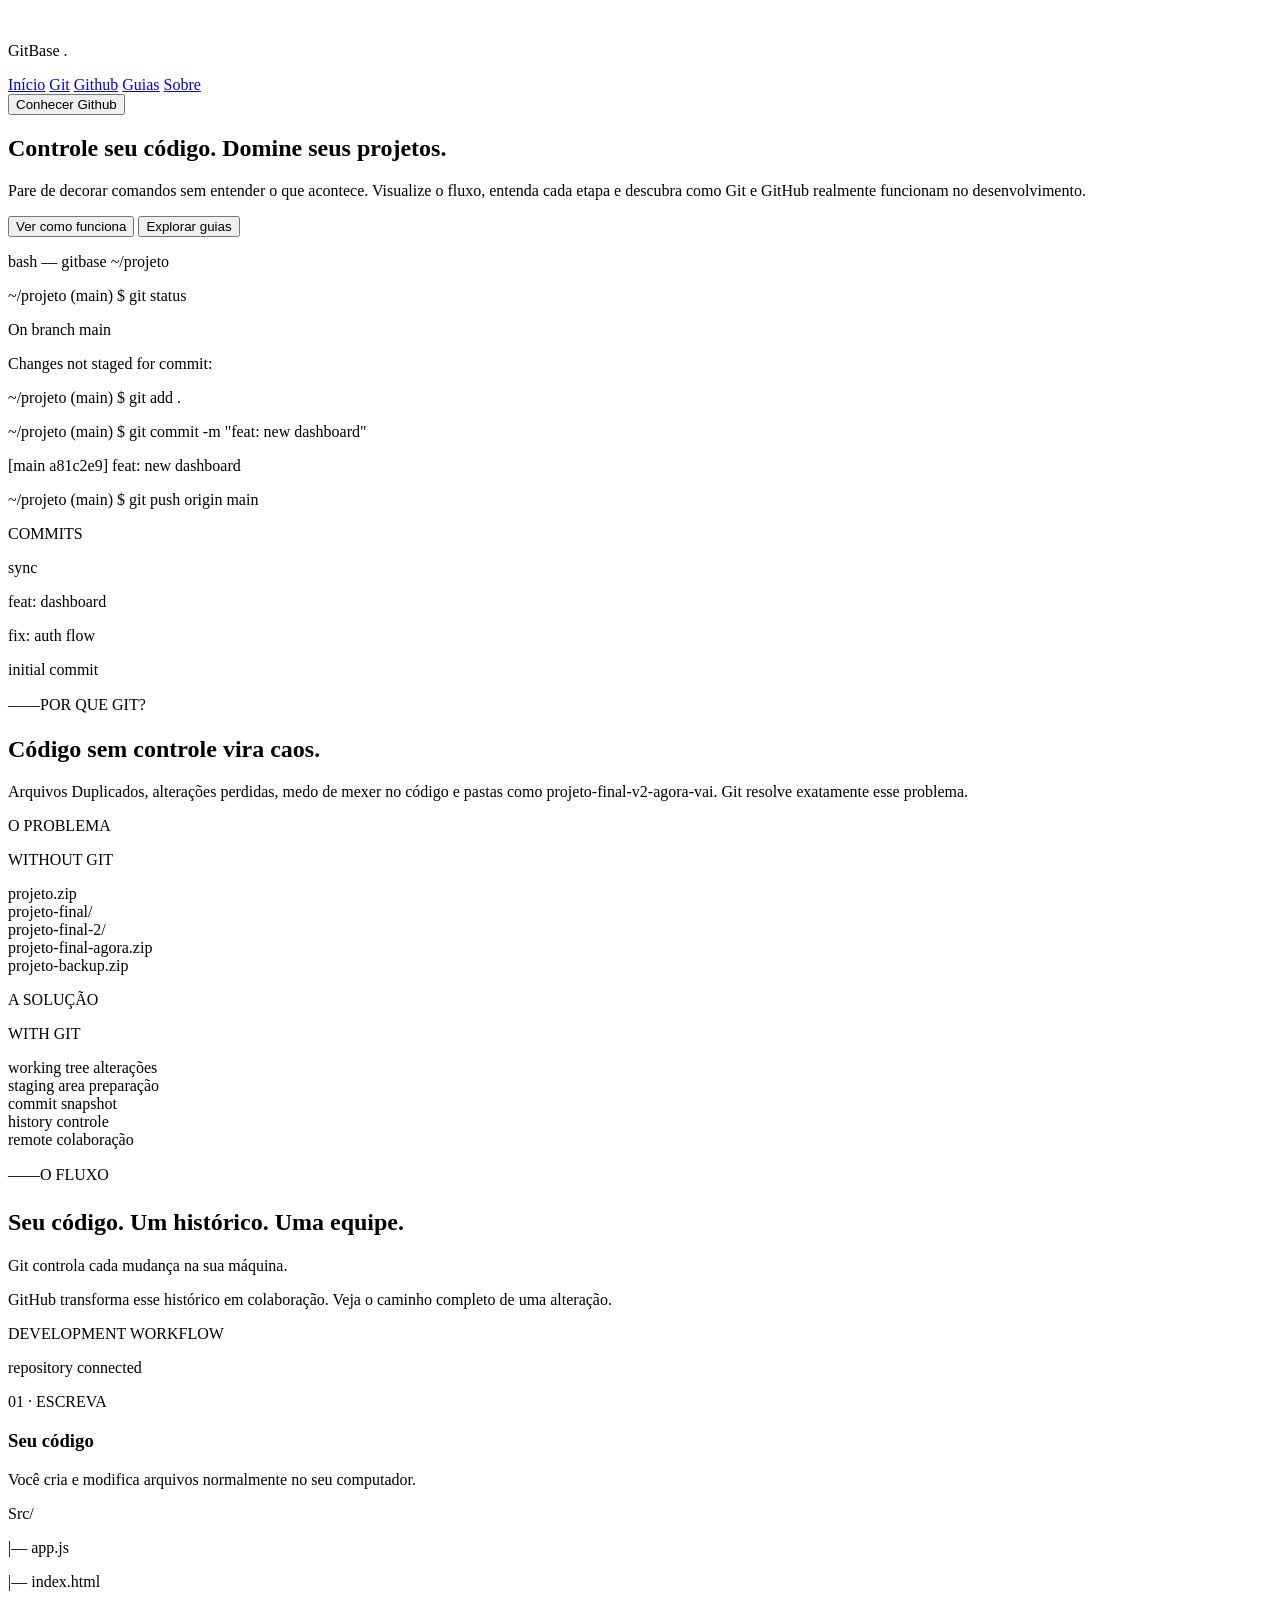
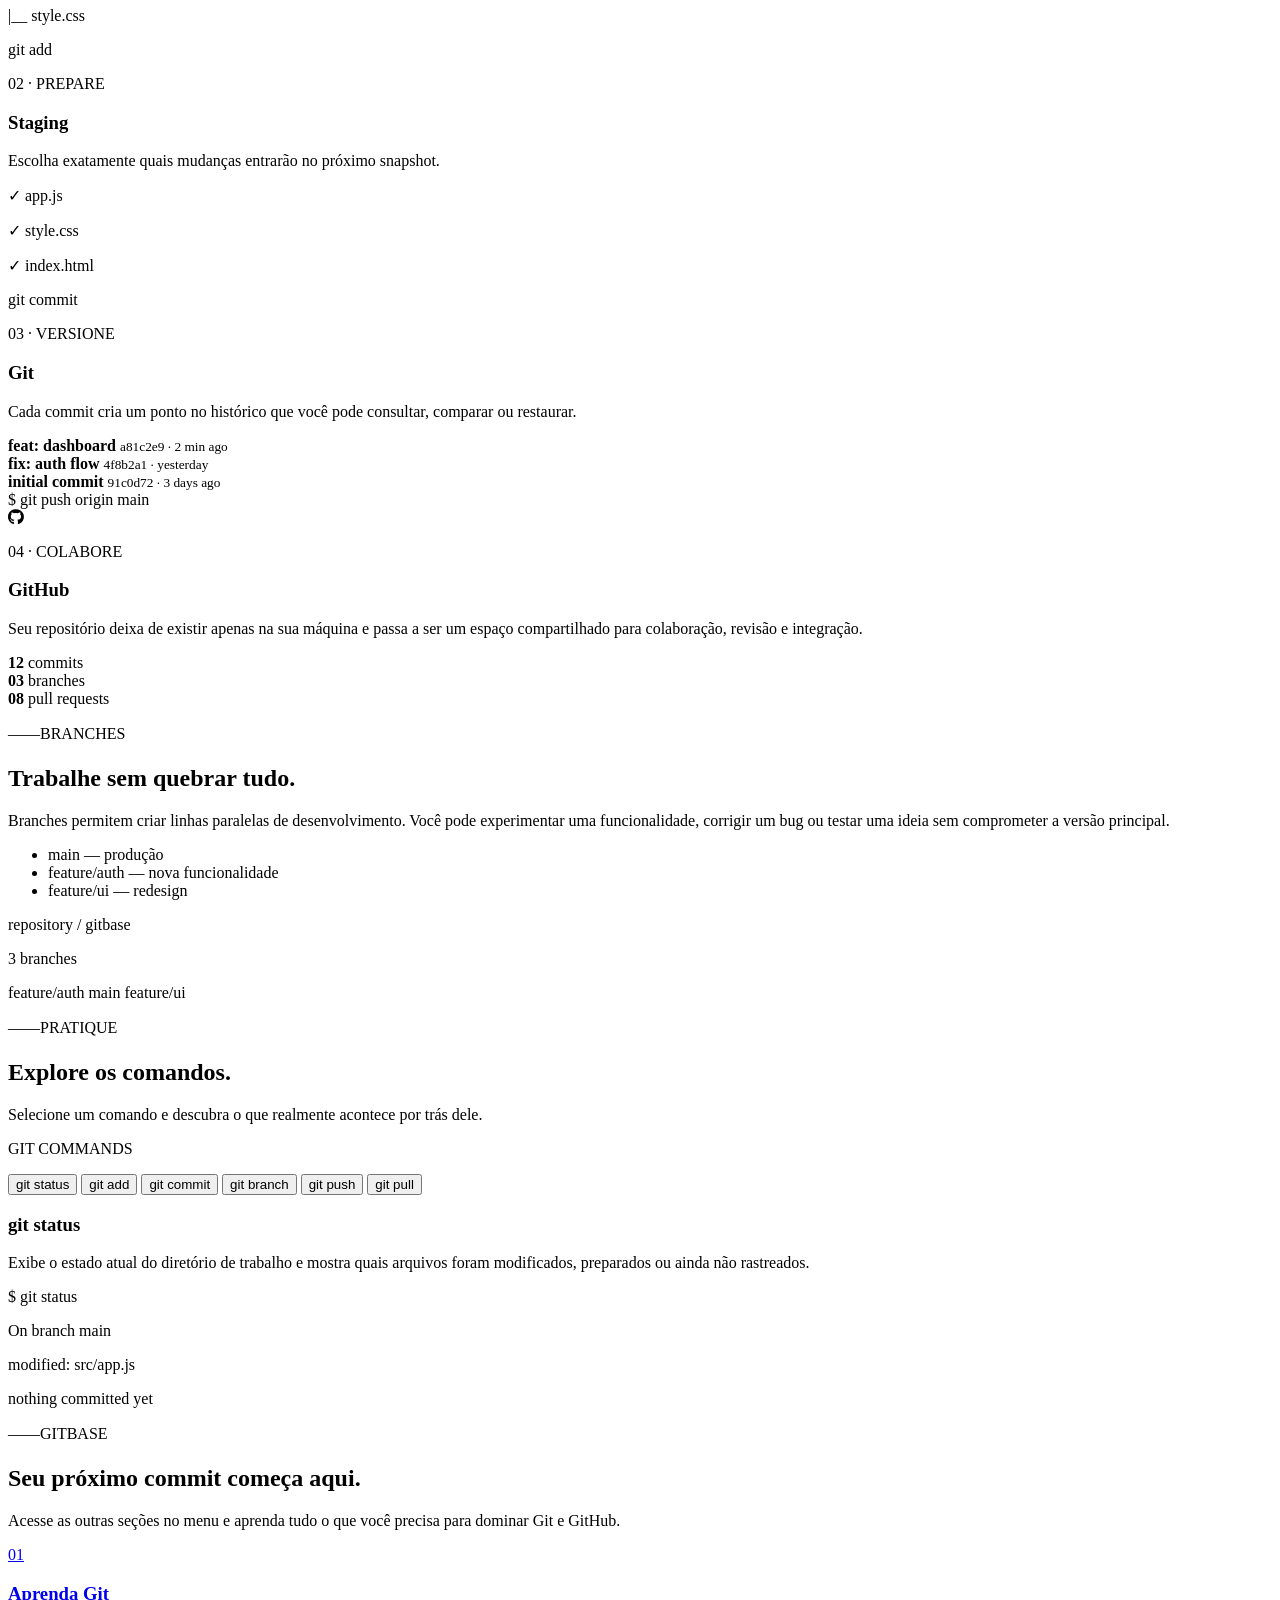
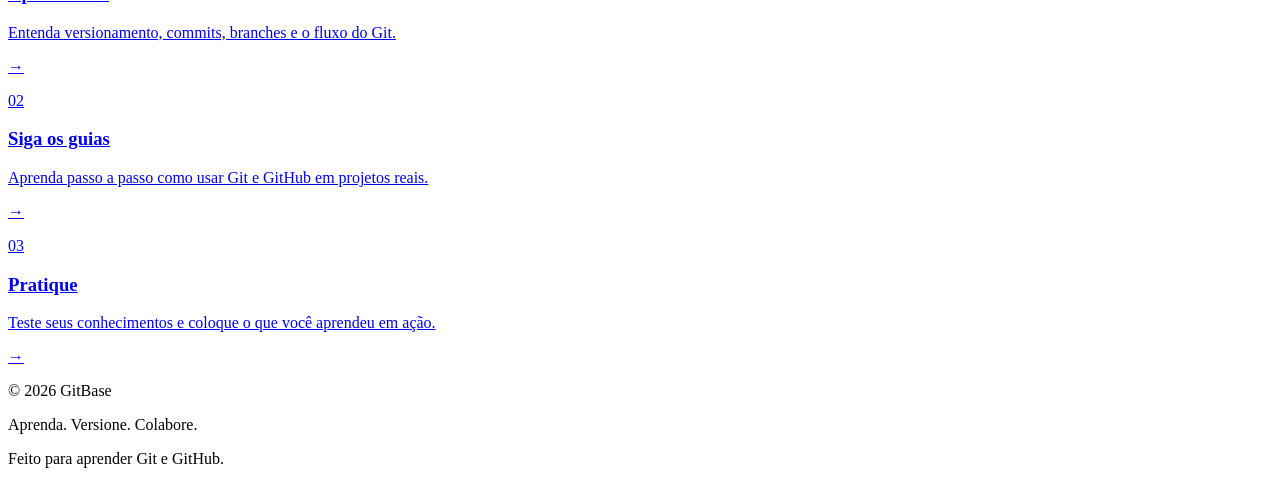
==== index.html @ 3cc6de10 ".." ====
<!doctype html>
<html lang="pt-br">
  <head>
    <meta charset="UTF-8" />
    <meta name="viewport" content="width=device-width, initial-scale=1.0" />
    <title>Guia Git e github</title>
    <link rel="stylesheet" href="./style.css" />


    <link rel="preconnect" href="https://fonts.googleapis.com" />
    <link rel="preconnect" href="https://fonts.gstatic.com" crossorigin />
    <link
      href="https://fonts.googleapis.com/css2?family=Inter:wght@400;500;600;700;800&family=JetBrains+Mono:wght@400;500;600&family=Space+Grotesk:wght@400;500;600;700&display=swap"
      rel="stylesheet"
    />
    <link
    rel="stylesheet"
    href="https://cdnjs.cloudflare.com/ajax/libs/font-awesome/6.5.2/css/all.min.css"
    >


    <script src="https://unpkg.com/lucide@latest"></script>
  </head>

  <body>
    <div class="circle-gradiente-blue-green"></div>
    <header>
      <nav class="container">
        <div class="logo">
          <img src="./assets/logo.png" alt="" />
          <p>GitBase <span>.</span></p>
        </div>

        <div class="menu">
          <a href="./index.html">Início</a>
          <a href="./git.html">Git</a>
          <a href="./github.html">Github</a>
          <a href="./guias.html">Guias</a>
          <a href="./pages/sobre.html">Sobre</a>
        </div>

        <button>Conhecer Github</button>
        
      </nav>
    </header>

    <main class="container">
      <section>
        <div class="hero">
          <div class="hero-text">
            <h1>Controle seu código. <span>Domine seus projetos.</span></h1>
            <p>
              Pare de decorar comandos sem entender o que acontece. Visualize o
              fluxo, entenda cada etapa e descubra como Git e GitHub realmente
              funcionam no desenvolvimento.
            </p>
            <button class="button1-hero">Ver como funciona</button>
            <button class="button2-hero">Explorar guias</button>
          </div>

          <div class="terminal">
            <div class="terminal-top">
              <div class="terminal-top-left">
                <div class="circle red"></div>
                <div class="circle yellow"></div>
                <div class="circle green"></div>
              </div>
              <p>bash — gitbase ~/projeto</p>
            </div>
            <div class="terminal-body">
              <p>
                <span class="path-terminal">~/projeto</span>
                <span class="branch">(main)</span> $ git status
              </p>
              <p class="color-gray">On branch main</p>
              <p class="color-gray">Changes not staged for commit:</p>
              <p>
                <span class="path-terminal">~/projeto</span>
                <span class="branch">(main)</span> $ git add .
              </p>
              <p>
                <span class="path-terminal">~/projeto</span>
                <span class="branch">(main)</span> $ git commit -m
                <span class="branch">"feat: new dashboard"</span>
              </p>
              <p class="color-green">[main a81c2e9] feat: new dashboard</p>
              <p>
                <span class="path-terminal">~/projeto</span>
                <span class="branch">(main)</span> $ git push origin main
                <span class="espaco-piscando"></span>
              </p>

              <div class="terminal-info">
                <div class="top-subterminal">
                  <p class="color-gray">COMMITS</p>
                  <p class="color-green">sync</p>
                </div>
                <div class="bottom-subterminal">
                  <div class="icons-commits">
                    <div class="circle green"></div>
                    <div class="linha-vertical"></div>
                    <div class="circle green"></div>
                    <div class="linha-vertical"></div>
                    <div class="circle green"></div>
                  </div>

                  <div class="text-commits">
                    <p>feat: dashboard</p>
                    <p>fix: auth flow</p>
                    <p>initial commit</p>
                  </div>
                </div>
              </div>
            </div>
          </div>
        </div>
      </section>



      <section class="background-gray">
        <div class="section2-top">
          <div class="div-title">
            <p><span>――</span>ㅤPOR QUE GIT?</p>
            <h1>
              Código sem controle <span class="color-gray">vira caos.</span>
            </h1>
          </div>
          <p class="color-gray">
            Arquivos Duplicados, alterações perdidas, medo de mexer no código e
            pastas como
            <span class="color-gray-maisclaro"
              >projeto-final-v2-agora-vai.</span
            >
            Git resolve exatamente esse problema.
          </p>
        </div>

        <div class="section2-quadros">
          <div class="quadro1">
            <p class="card-label">O PROBLEMA</p>
            <p class="card-badge-red">WITHOUT GIT</p>
            <div class="chaos-files">
              <div class="file">projeto.zip</div>
              <div class="file">projeto-final/</div>
              <div class="file">projeto-final-2/</div>
              <div class="file">projeto-final-agora.zip</div>
              <div class="file">projeto-backup.zip</div>
            </div>
          </div>
          <i data-lucide="move-right"></i>
          <div class="quadro2">
            <p class="card-label">A SOLUÇÃO</p>
            <p class="card-badge-green">WITH GIT</p>
            <div class="solution-flow">
              <div class="solution-row">
                <span class="dot-green"></span>
                working tree
                <span>alterações</span>
              </div>
              <div class="solution-row">
                <span class="dot-green"></span>
                staging area
                <span>preparação</span>
              </div>
              <div class="solution-row">
                <span class="dot-green"></span>
                commit
                <span>snapshot</span>
              </div>
              <div class="solution-row">
                <span class="dot-green"></span>
                history
                <span>controle</span>
              </div>
              <div class="solution-row">
                <span class="dot-green"></span>
                remote
                <span>colaboração</span>
              </div>
            </div>
          </div>
        </div>
      </section>

      <section >
        <div class="section2-top">
          <div class="div-title">
            <p><span>――</span>ㅤO FLUXO</p>
            <h1>
              Seu código.<span class="color-blue"> Um histórico.</span>
              ㅤㅤUma equipe.
            </h1>
          </div>
          <div class="section3-right">
            <p>
              <span class="color-orange">Git </span>controla cada mudança na sua
              máquina.
            </p>
            <p>
              <span class="color-purple">GitHub</span> transforma esse histórico
              em colaboração. Veja o caminho completo de uma alteração.
            </p>
          </div>
        </div>
        <div class="section3-quadro">
          <div class="quadro-top-section3">
            <p>DEVELOPMENT WORKFLOW</p>
            <p class="status-connected">
              <span class="dot-green"></span>
              repository connected
            </p>
          </div>
          <div class="quadros-internos-section3">
            <div class="quadro-no-quadro">
              <div class="small-square">
                <i class="color-blue" data-lucide="file-text"></i>
              </div>
              <p>01 · ESCREVA</p>
              <h3>Seu código</h3>
              <p>
                Você cria e modifica arquivos normalmente no seu computador.
              </p>
              <div class="div-tree">
                <p class="src">Src/</p>
                <p class="color-white">|― app.js</p>
                <p class="color-white">|― index.html</p>
                <p class="color-white">|__ style.css</p>
              </div>
            </div>

            <div class="flow-connector">
              <span>git add</span>
              <div class="connector-line"></div>
            </div>

            <div class="quadro-no-quadro">
              <div class="small-square-purple">
                <i class="color-purple" data-lucide="plus"></i>
              </div>
              <p>02 · PREPARE</p>
              <h3>Staging</h3>
              <p>
                Escolha exatamente quais mudanças entrarão no próximo snapshot.
              </p>
              <div class="staging-div">
                <div class="item-staging">
                  <p>✓ app.js</p>
                </div>
                <div class="item-staging">
                  <p>✓ style.css</p>
                </div>
                <div class="item-staging">
                  <p>✓ index.html</p>
                </div>
              </div>
            </div>

            <div class="flow-connector">
              <span>git commit</span>
              <div class="connector-line"></div>
            </div>

            <div class="quadro-no-quadro">
              <div class="small-square-green">
                <i
                  class="color-green-light"
                  data-lucide="git-commit-horizontal"
                ></i>
              </div>
              <p>03 · VERSIONE</p>
              <h3>Git</h3>
              <p>
                Cada commit cria um ponto no histórico que você pode consultar,
                comparar ou restaurar.
              </p>
              <div class="commit-history">
                <div class="commit-item">
                  <span class="commit-node"></span>
                  <div>
                    <strong>feat: dashboard</strong>
                    <small>a81c2e9 · 2 min ago</small>
                  </div>
                </div>
                <div class="commit-item">
                  <span class="commit-node"></span>
                  <div>
                    <strong>fix: auth flow</strong>
                    <small>4f8b2a1 · yesterday</small>
                  </div>
                </div>
                <div class="commit-item">
                  <span class="commit-node"></span>
                  <div>
                    <strong>initial commit</strong>
                    <small>91c0d72 · 3 days ago</small>
                  </div>
                </div>
              </div>
            </div>
          </div>

          <div class="remote-divider">
            <div class="remote-line"></div>
            <div class="remote-command">
              <span class="color-green">$</span>
              git push origin main
              <span class="espaco-piscando cursor-mini"></span>
            </div>
            <div class="remote-line"></div>
          </div>

          <div class="github-panel">
            <div class="github-content">
              <div class="github-icon">
                <i class="fa-brands fa-github"></i>
              </div>
              <div>
                <p>04 · COLABORE</p>
                <h3>GitHub</h3>
                <p class="github-desc">
                  Seu repositório deixa de existir apenas na sua máquina e passa
                  a ser um espaço compartilhado para colaboração, revisão e
                  integração.
                </p>
              </div>
            </div>
            <div class="github-stats">
              <div>
                <strong>12</strong>
                <span>commits</span>
              </div>
              <div>
                <strong>03</strong>
                <span>branches</span>
              </div>
              <div>
                <strong>08</strong>
                <span>pull requests</span>
              </div>
            </div>
          </div>
        </div>
      </section>

      <section class="branch-section background-gray">
        <div class="branch-layout">
          <div class="branch-copy">
            <p class="section-kicker"><span>――</span>ㅤBRANCHES</p>
            <h1>
              Trabalhe sem <span class="color-purple">quebrar tudo.</span>
            </h1>
            <p class="color-gray">
              Branches permitem criar linhas paralelas de desenvolvimento. Você
              pode experimentar uma funcionalidade, corrigir um bug ou testar
              uma ideia sem comprometer a versão principal.
            </p>
            <ul class="branch-list">
              <li><span class="dot-purple"></span> main — produção</li>
              <li>
                <span class="dot-purple"></span> feature/auth — nova
                funcionalidade
              </li>
              <li><span class="dot-purple"></span> feature/ui — redesign</li>
            </ul>
          </div>
          <div class="branch-quadro">
            <div class="branch-quadro-top">
              <p>repository / gitbase</p>
              <p>3 branches</p>
            </div>
            <div class="branch-tree">
              <div class="branch-line line-main"></div>
              <div class="branch-line line-feature"></div>
              <div class="branch-line line-feature-2"></div>
              <span class="branch-point bp-green bp1"></span>
              <span class="branch-point bp-green bp2"></span>
              <span class="branch-point bp-purple bp3"></span>
              <span class="branch-point bp-blue bp4"></span>
              <span class="branch-point bp-green bp5"></span>
              <span class="branch-label label-auth">feature/auth</span>
              <span class="branch-label label-main">main</span>
              <span class="branch-label label-ui">feature/ui</span>
            </div>
          </div>
        </div>
      </section>

      <section class="commands-section ">
        <div class="commands-header">
          <p class="section-kicker"><span>――</span>ㅤPRATIQUE</p>
          <h1>Explore os comandos.</h1>
          <p class="color-gray">
            Selecione um comando e descubra o que realmente acontece por trás
            dele.
          </p>
        </div>
        <div class="command-app">
          <div class="lado_esquerdo">
            <p>GIT COMMANDS</p>
            <button class="command-button active" data-command="status">
              git status
            </button>
            <button class="command-button" data-command="add">git add</button>
            <button class="command-button" data-command="commit">
              git commit
            </button>
            <button class="command-button" data-command="branch">
              git branch
            </button>
            <button class="command-button" data-command="push">git push</button>
            <button class="command-button" data-command="pull">git pull</button>
          </div>
          <div class="lado_direito">
            <div>
              <h3 id="commandTitle">git status</h3>
              <p id="commandDescription">
                Exibe o estado atual do diretório de trabalho e mostra quais
                arquivos foram modificados, preparados ou ainda não rastreados.
              </p>
            </div>
            <div class="quadro_interno">
              <div class="code-window-top">
                <span class="circle red"></span>
                <span class="circle yellow"></span>
                <span class="circle green"></span>
              </div>
              <div class="code-content" id="commandCode">
                <p><span class="path-terminal">$ git status</span></p>
                <p class="color-gray">On branch main</p>
                <p class="color-red">modified: src/app.js</p>
                <p class="color-green-light">nothing committed yet</p>
              </div>
            </div>
          </div>
        </div>
      </section>

      <section class="gradient-ultima-section background-gray">
        <div class="cta-header">
          <p class="section-kicker"><span>――</span>ㅤGITBASE</p>
          <h1>
            Seu próximo commit <span class="color-blue">começa aqui.</span>
          </h1>
          <p class="color-gray">
           Acesse as outras seções no menu e aprenda tudo o que você precisa para dominar Git e GitHub.
          </p>
        </div>
        <div class="cta-features">
          <a href="./git.html" class="cta-feature">
            <p class="cta-number">01</p>
            <h3>Aprenda Git</h3>
            <p>Entenda versionamento, commits, branches e o fluxo do Git.</p>
            <span class="cta-arrow">→</span>
          </a>
          <a href="./guias.html" class="cta-feature">
            <p class="cta-number">02</p>
            <h3>Siga os guias</h3>
            <p>
              Aprenda passo a passo como usar Git e GitHub em projetos reais.
            </p>
            <span class="cta-arrow">→</span>
          </a>
          <a href="./pratique.html" class="cta-feature">
            <p class="cta-number">03</p>
            <h3>Pratique</h3>
            <p>
              Teste seus conhecimentos e coloque o que você aprendeu em ação.
            </p>
            <span class="cta-arrow">→</span>
          </a>
        </div>
      </section>
    </main>
    <footer>
      <div class="container">
        <p>© 2026 GitBase</p>
        <p>Aprenda. Versione. Colabore.</p>
        <p>Feito para aprender Git e GitHub.</p
      </div>
    </footer>
    <script src="./script.js"></script>
  </body>
</html
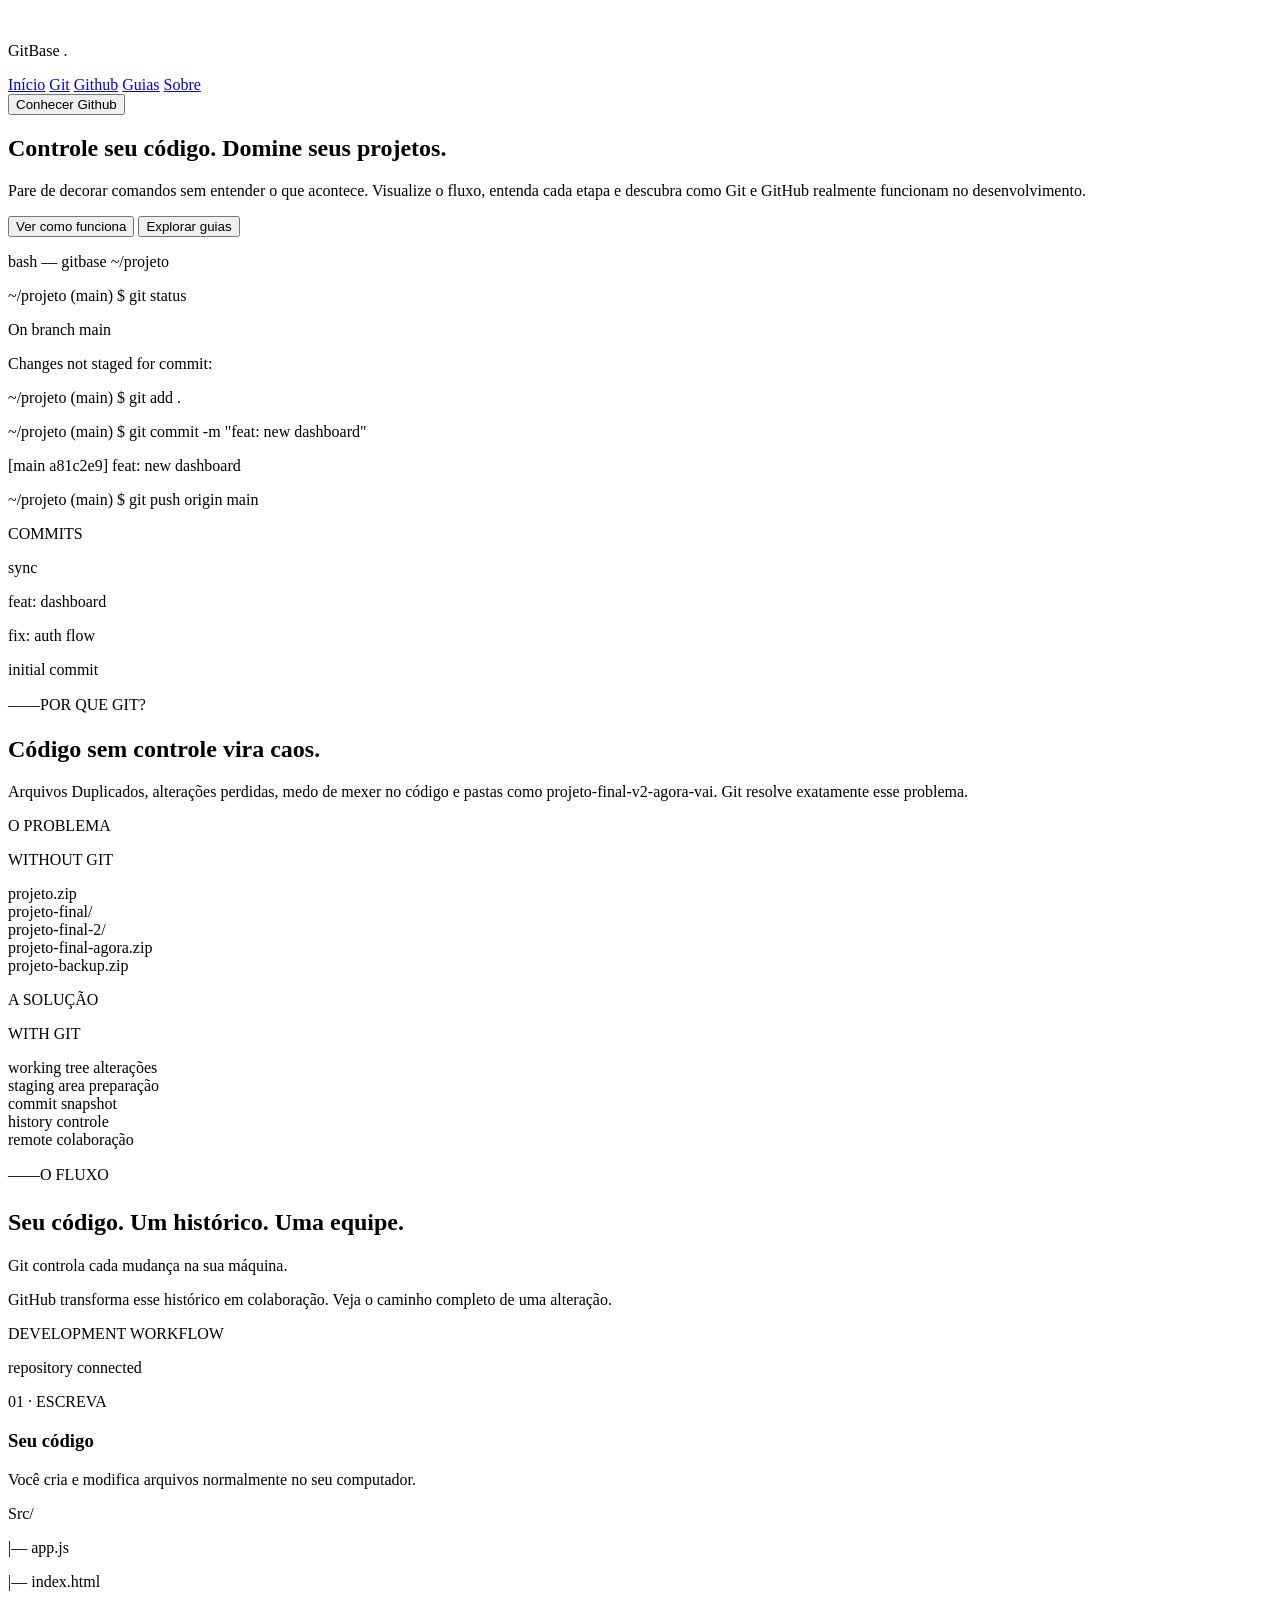
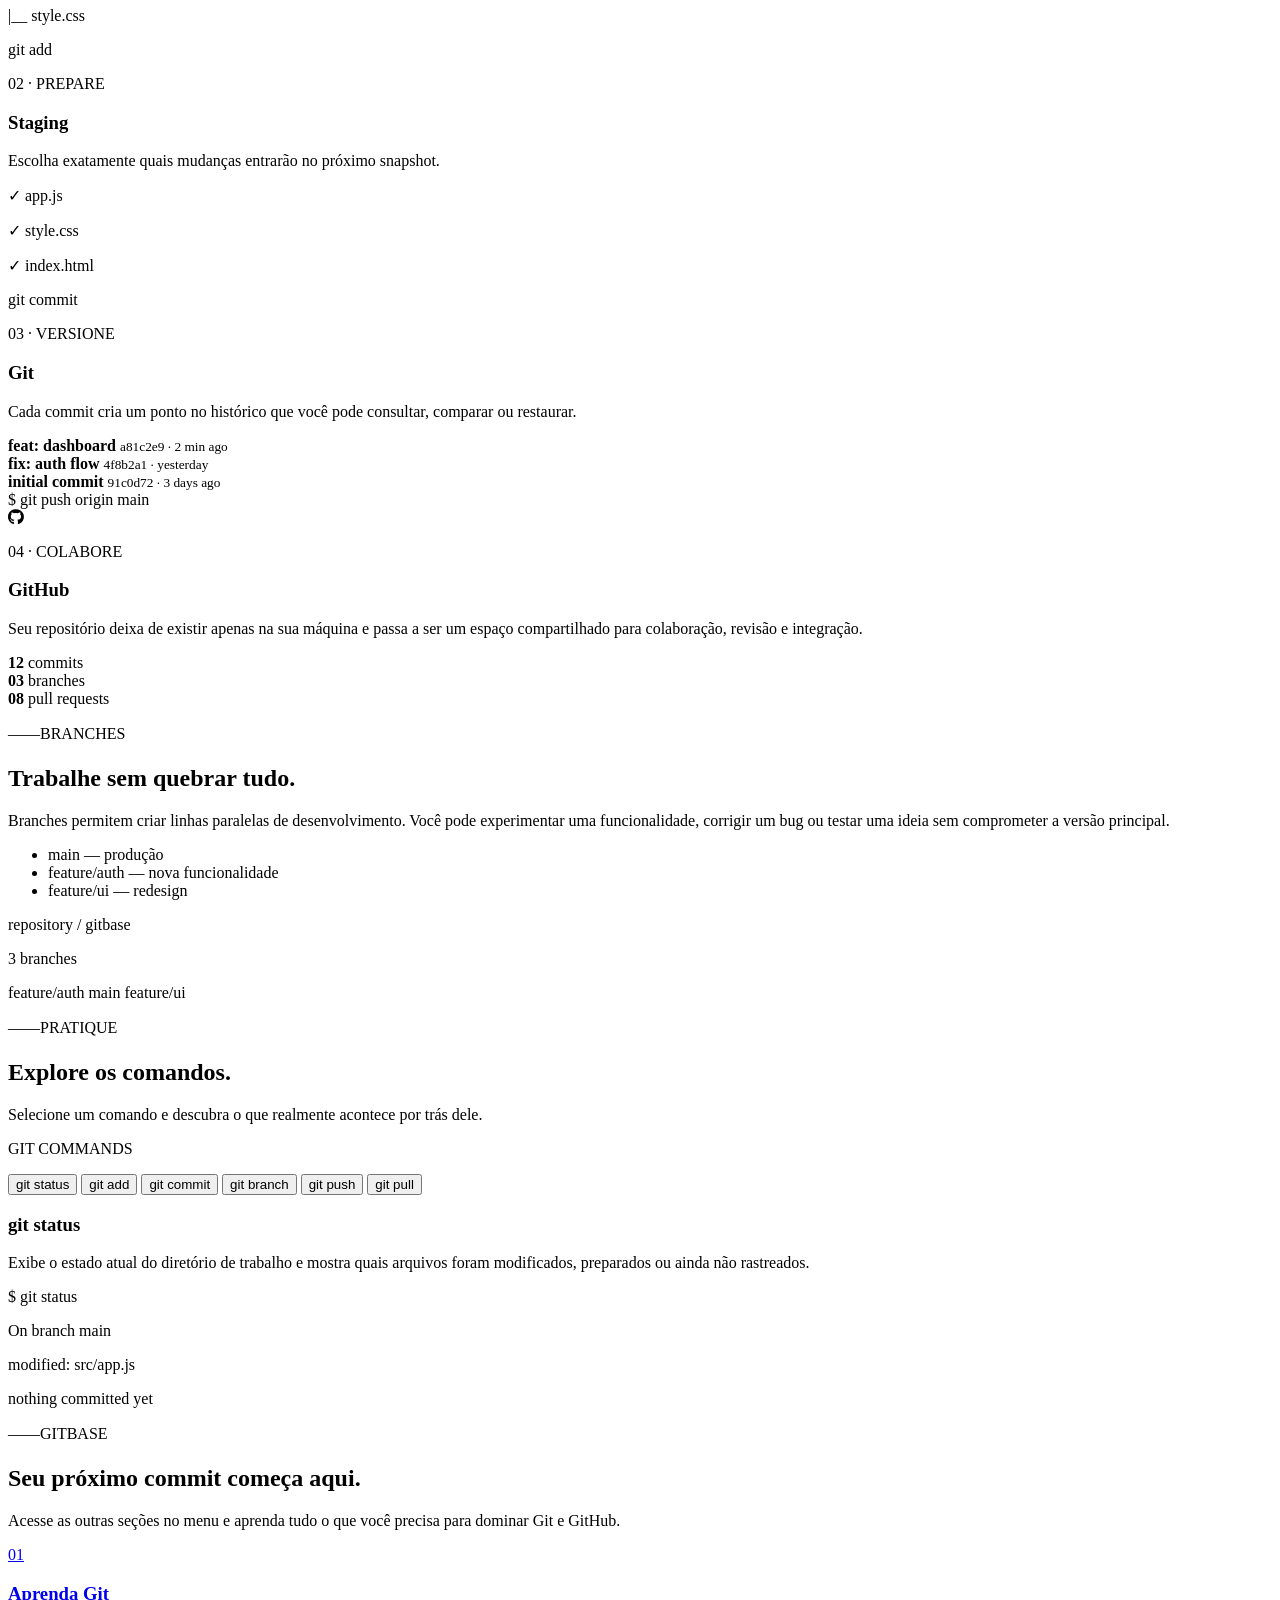
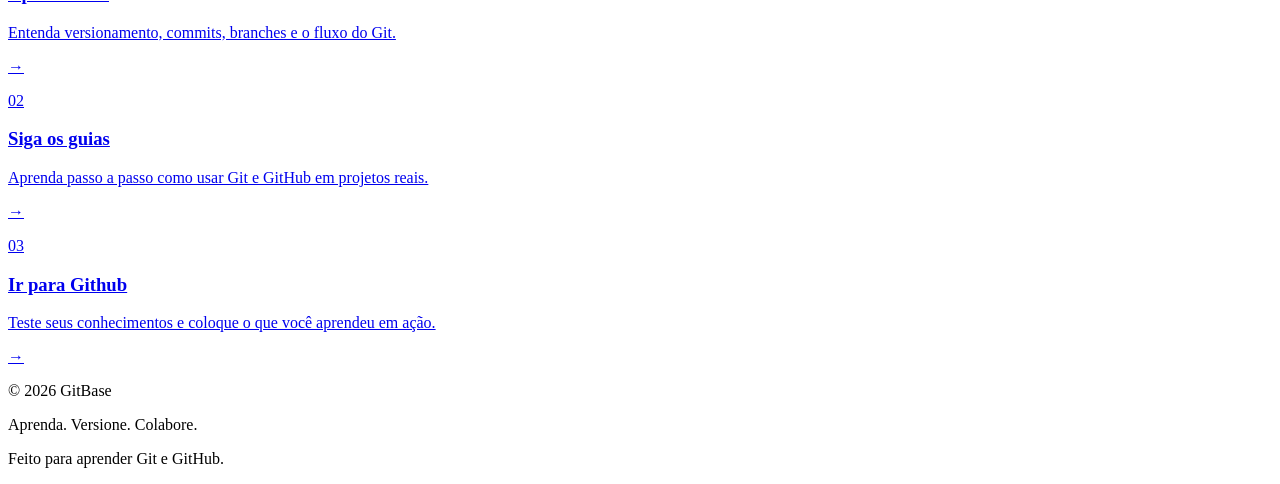
==== commit f280fe03: "index.htm" ====
--- a/index.html
+++ b/index.html
@@ -36,7 +36,7 @@
           <a href="./git.html">Git</a>
           <a href="./github.html">Github</a>
           <a href="./guias.html">Guias</a>
-          <a href="./pages/sobre.html">Sobre</a>
+          <a href="pages/sobre.html">Sobre</a>
         </div>
 
         <button>Conhecer Github</button>
@@ -463,7 +463,7 @@
           </a>
           <a href="./pratique.html" class="cta-feature">
             <p class="cta-number">03</p>
-            <h3>Pratique</h3>
+            <h3>Ir para Github</h3>
             <p>
               Teste seus conhecimentos e coloque o que você aprendeu em ação.
             </p>
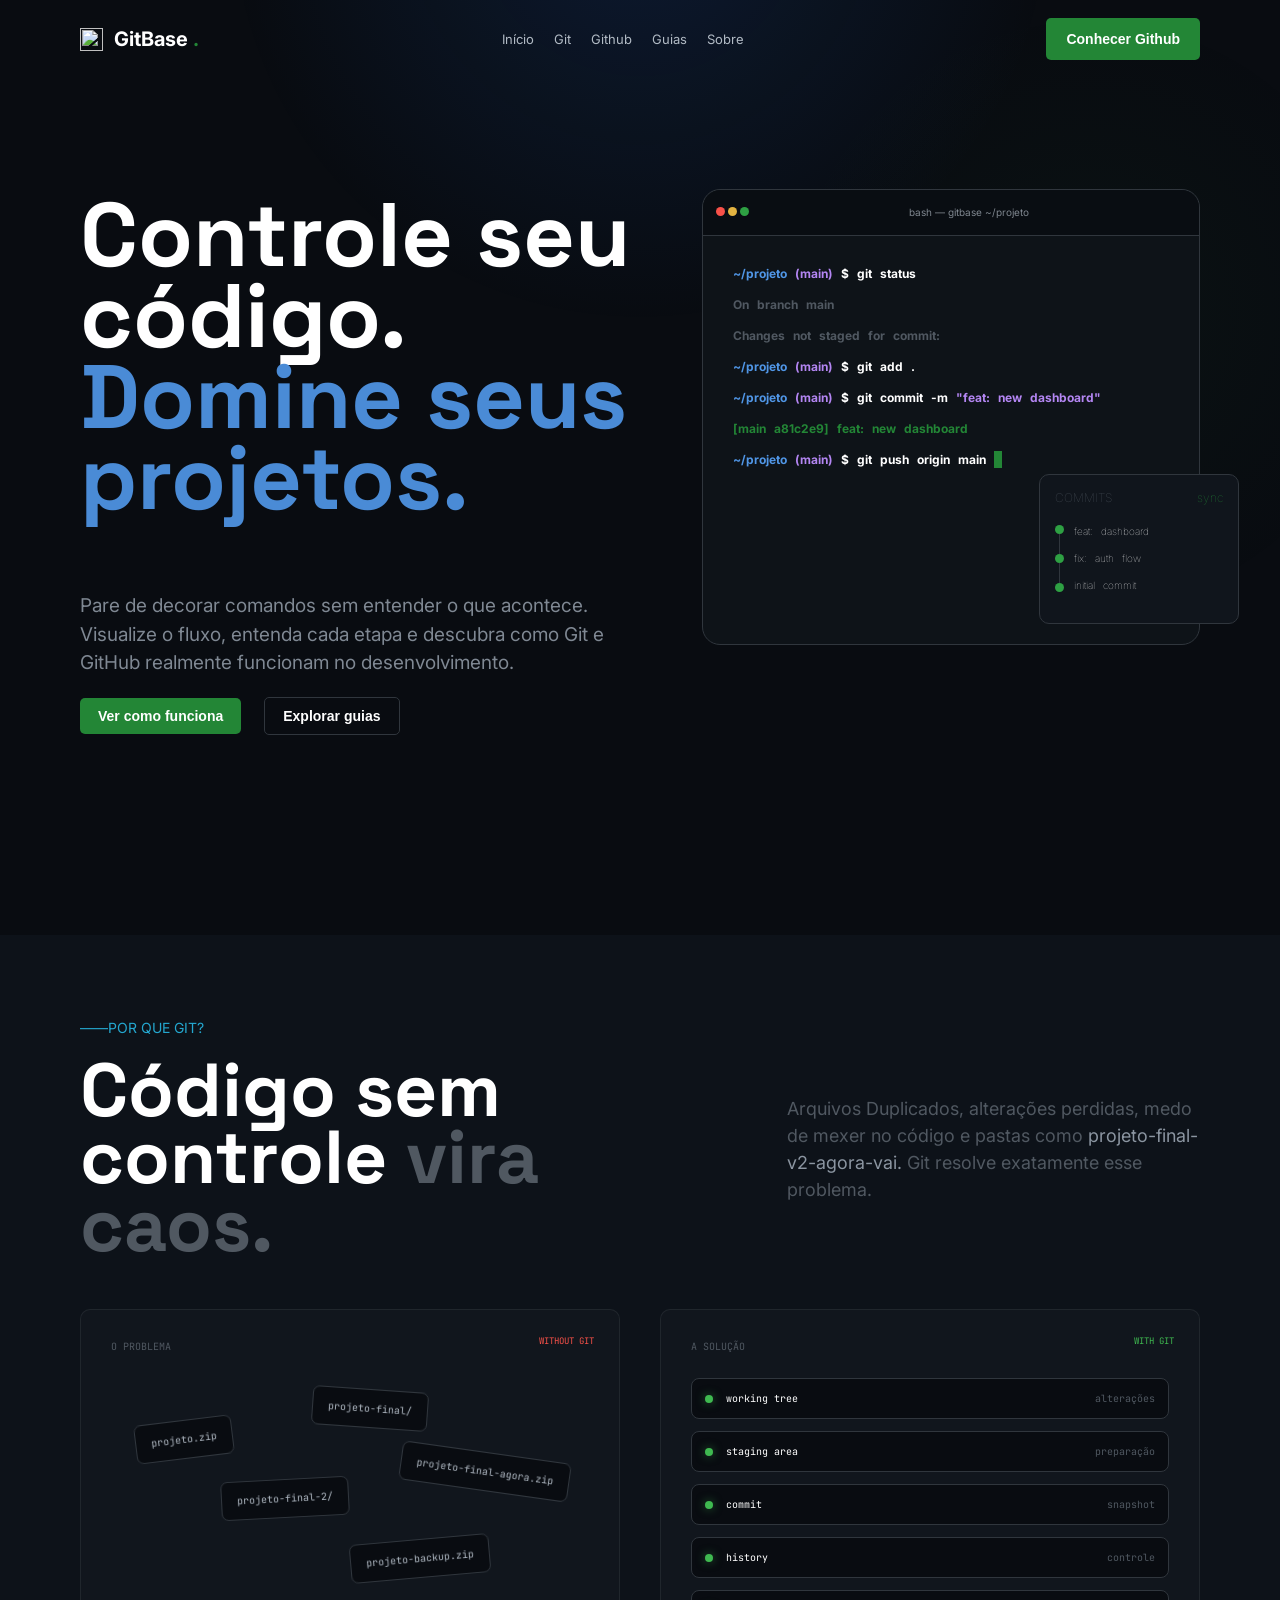
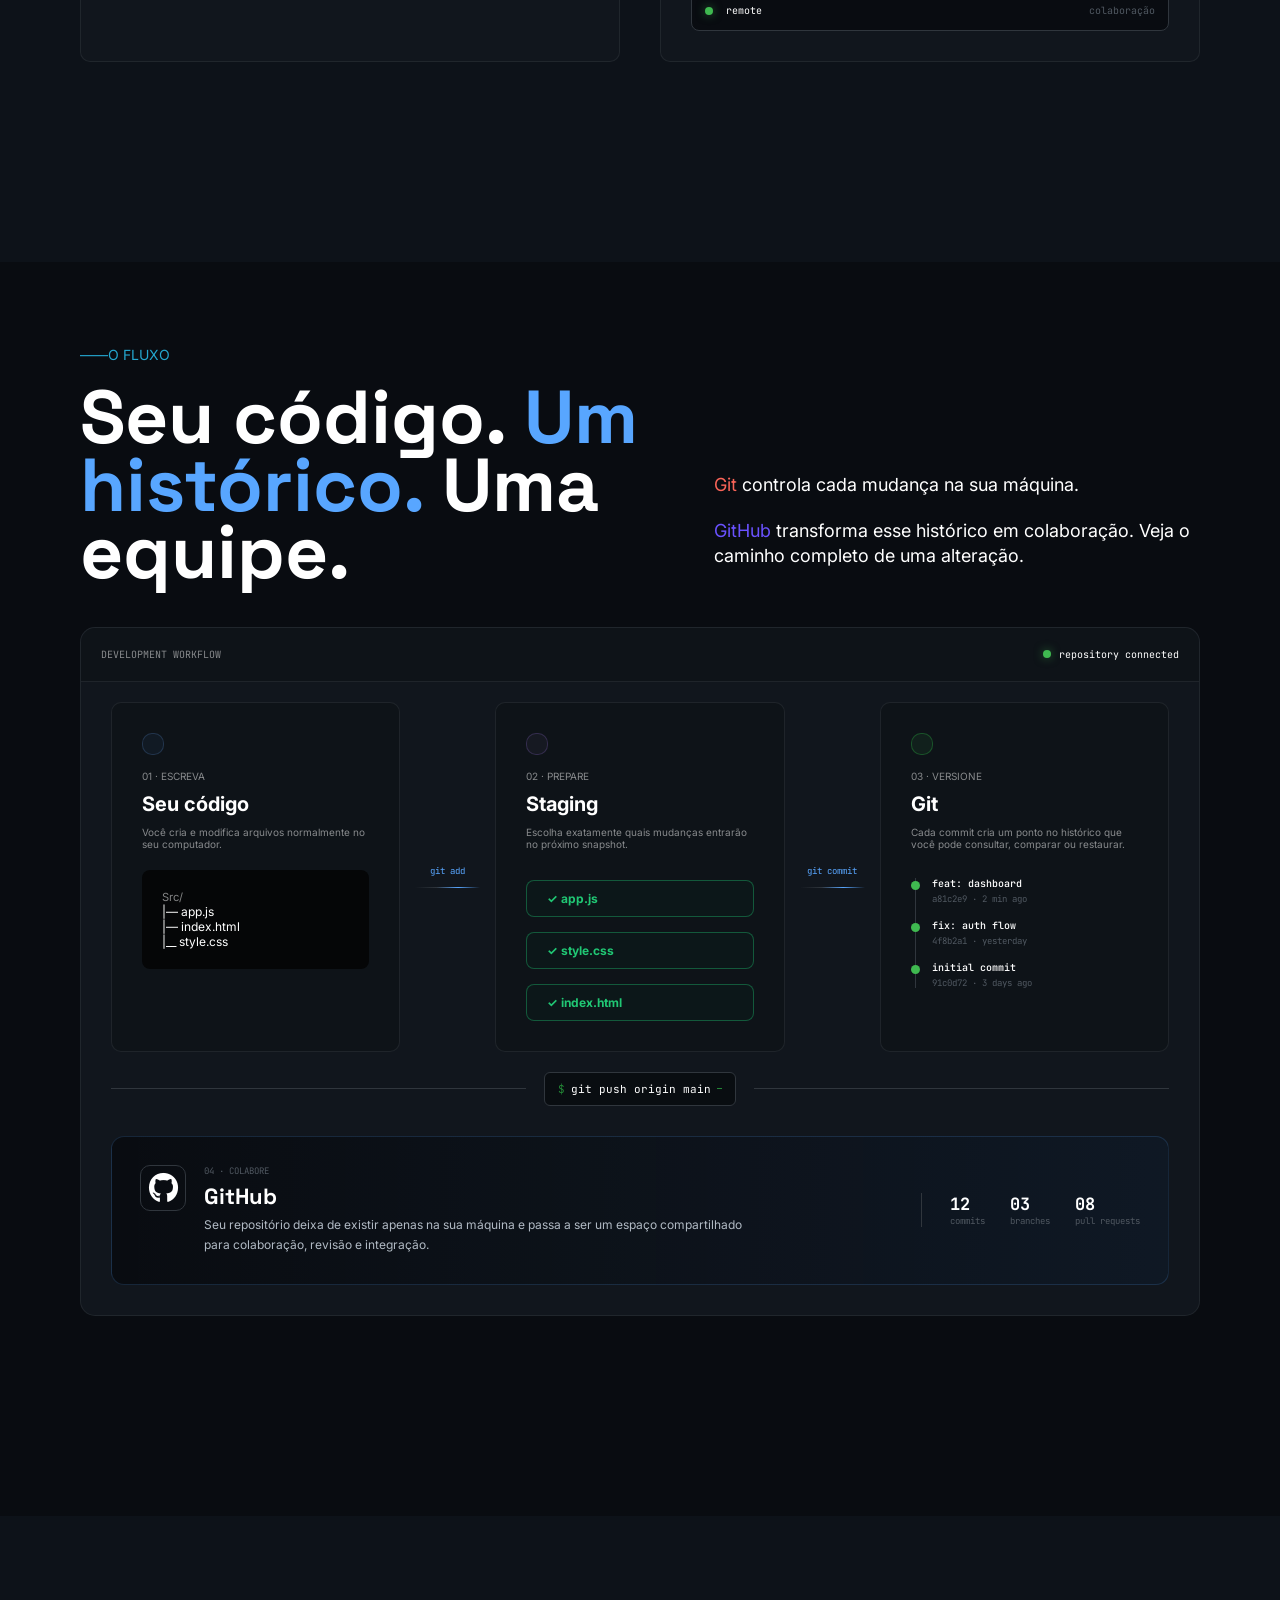
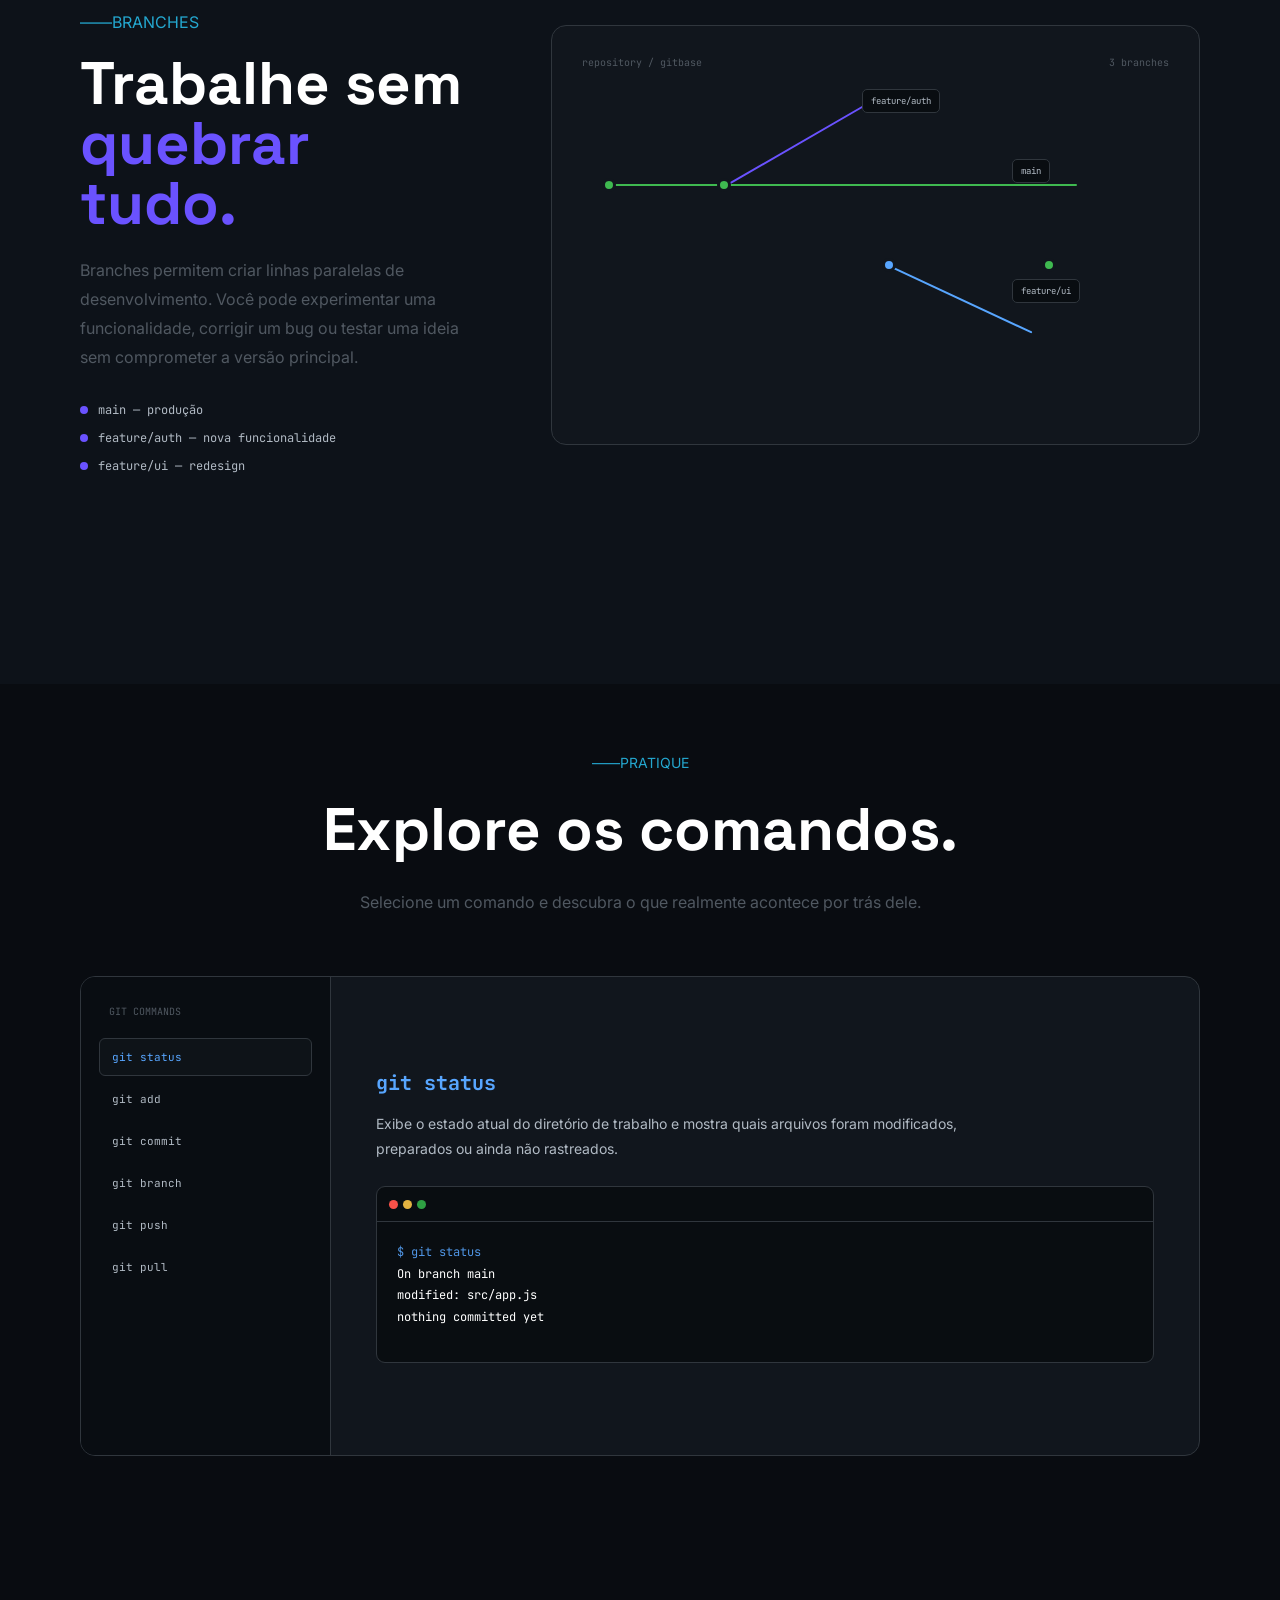
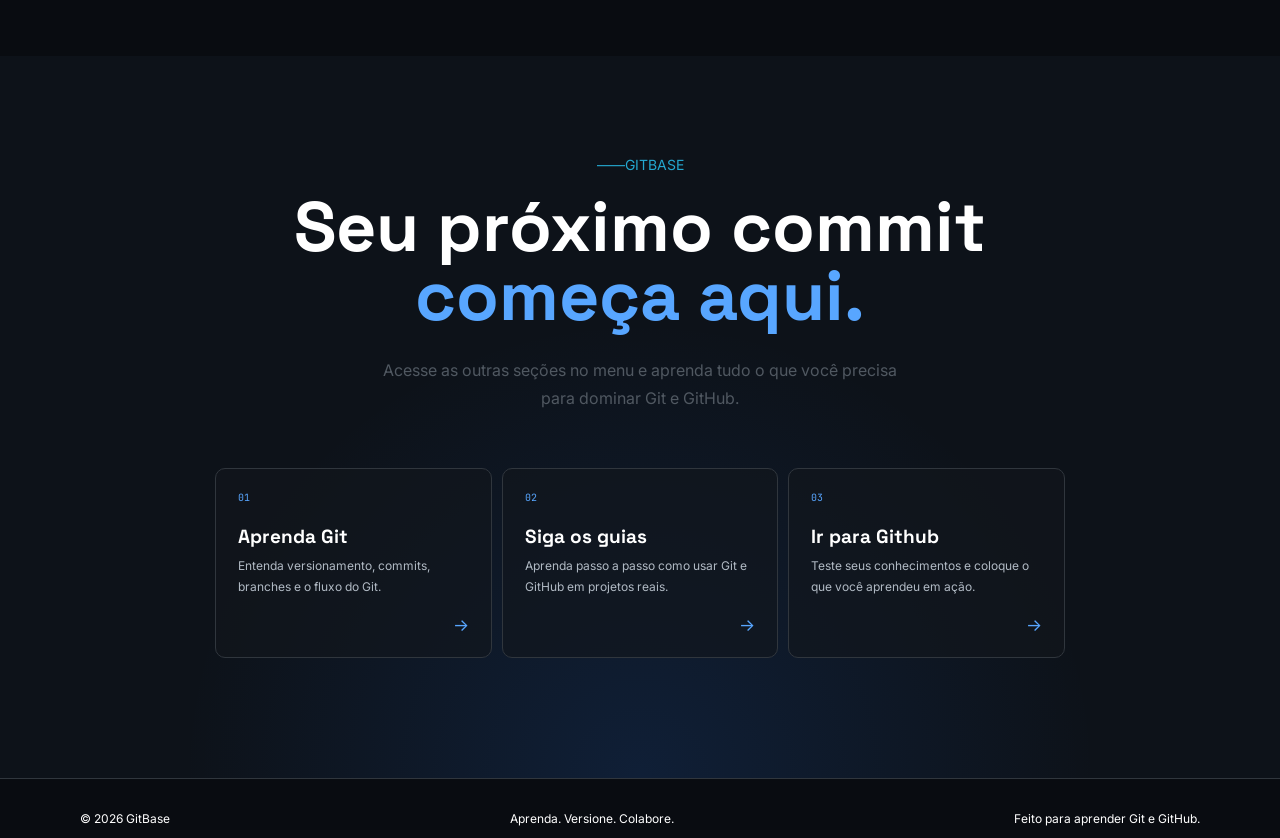
==== commit c0355520: "ajustes na pagina inicianl - js nos botoes" ====
--- a/index.html
+++ b/index.html
@@ -39,7 +39,7 @@
           <a href="pages/sobre.html">Sobre</a>
         </div>
 
-        <button>Conhecer Github</button>
+        <button onclick="irParaGithub()">Conhecer Github</button>
         
       </nav>
     </header>
@@ -461,7 +461,7 @@
             </p>
             <span class="cta-arrow">→</span>
           </a>
-          <a href="./pratique.html" class="cta-feature">
+          <a href="https://github.com" target="_blank" class="cta-feature">
             <p class="cta-number">03</p>
             <h3>Ir para Github</h3>
             <p>
--- a/style.css
+++ b/style.css
@@ -0,0 +1,1378 @@
+:root {
+  --color-bg: #090c11;
+  --color-quadro-body: #11161d;
+  --color-surface: #11161d;
+  --color-card-inner: #0e1318;
+  --color-tree: #050607;
+  --color-red: #f85149;
+  --color-orange: #f96458;
+  --color-purple: #6a52ff;
+  --color-purple-soft: #b486f3;
+  --color-yellow: #e3b341;
+  --color-blue: #58a6ff;
+  --color-blue-hero: #4a8bd6;
+  --color-path: #5096e6;
+  --color-cyan: #24a7cf;
+  --color-terminal-first: #0e1318;
+  --color-terminal-first-dark: #090d11;
+  --color-terminal-second: #090d12;
+  --color-terminal-info: #10151c;
+  --color-border: #30363d;
+  --color-text: #ffffff;
+  --color-text-secondary: #b1bac4;
+  --color-text-muted: #7f8893;
+  --color-text-dim: #505861;
+  --color-text-gray-light: #8b95a1;
+  --color-green: #238636;
+  --color-green-light: #2ea043;
+  --color-green-text: #3fb950;
+  --color-green-staging: #22d27af0;
+  --color-green-staging-border: #22d27aaf;
+  --color-green-staging-bg: rgba(8, 69, 39, 0.11);
+  --color-icon-blue-bg: #1c2d414e;
+  --color-icon-blue-border: #325174;
+  --color-icon-purple-bg: #453d542a;
+  --color-icon-purple-border: #53407b;
+  --color-icon-green-bg: rgba(63, 185, 80, 0.08);
+  --color-icon-green-border: #238636;
+  --color-blue-glow: rgba(31, 111, 235, 0.14);
+  --color-green-glow: rgba(63, 185, 80, 0.04);
+  --color-cta-glow: rgba(31, 111, 235, 0.11);
+  --color-shadow-green: rgba(46, 160, 67, 0.35);
+  --color-shadow-dark: rgba(46, 56, 48, 0.35);
+  --header-background: #0b0f17cc;
+  --header-border: #ffffff1a;
+}
+
+* {
+  box-sizing: border-box;
+}
+
+html {
+  font-size: 62.5%;
+}
+
+.color-gray-maisclaro {
+  color: var(--color-text-gray-light);
+}
+
+body {
+  isolation: isolate;
+
+  background-color: var(--color-bg);
+  color: var(--color-text);
+  font-family: "Inter", sans-serif;
+   margin: 0;
+     padding: 0;
+  overflow-x: hidden;
+}
+
+code {
+  font-family: "JetBrains Mono", monospace;
+}
+
+h1 {
+  font-family: "Space Grotesk", sans-serif;
+}
+
+.container {
+  max-width: 115rem;
+  margin-left: auto;
+  margin-right: auto;
+  padding: 0 1.5rem;
+}
+.filho-imune {
+  width: 100vw;
+  margin-left: calc(50% - 50vw);
+}
+.dot {
+  width: 0.3125rem;
+  height: 0.3125rem;
+  border-radius: 50%;
+  display: inline-block;
+  background-color: var(--color-text-dim);
+}
+
+.green {
+  background-color: var(--color-green-light);
+}
+
+.circle-gradiente-blue-green {
+  position: fixed;
+  inset: 0;
+  z-index: -5;
+  pointer-events: none;
+
+  background:
+    radial-gradient(
+      circle at 50% -10%,
+      var(--color-blue-glow),
+      transparent 35%
+    ),
+    radial-gradient(circle at 85% 35%, var(--color-green-glow), transparent 25%);
+}
+
+header {
+  padding: 0.7rem 0rem;
+  position: sticky;
+  top: 0;
+  z-index: 50;
+  border-bottom: 0.0625rem solid transparent;
+  animation: scroll-header linear both;
+  animation-timeline: scroll();
+  animation-range: 0rem 3.125rem;
+}
+
+@keyframes scroll-header {
+  from {
+    background-color: transparent;
+    backdrop-filter: blur(0rem);
+    -webkit-backdrop-filter: blur(0rem);
+    border-bottom-color: transparent;
+  }
+  to {
+    background-color: var(--header-background);
+    backdrop-filter: blur(0.75rem);
+    -webkit-backdrop-filter: blur(0.75rem);
+    border-bottom-color: var(--header-border);
+  }
+}
+
+nav {
+  display: flex;
+  justify-content: space-between;
+  align-items: center;
+}
+
+nav button {
+  background-color: var(--color-green);
+  color: var(--color-text);
+  padding: 1.3rem 2rem;
+  border-radius: 0.5rem;
+  border: none;
+  font-weight: bold;
+  font-size: 1.4rem;
+  white-space: nowrap;
+  transition:
+    transform 0.25s ease,
+    box-shadow 0.25s ease,
+    filter 0.25s ease;
+}
+nav button:hover {
+  transform: translateY(-0.3rem);
+  filter: brightness(1.15);
+  box-shadow: 0 0.5rem 1.5rem var(--color-shadow-green);
+}
+
+.logo {
+  display: flex;
+  gap: 0.625rem;
+  align-items: center;
+}
+
+.logo img {
+  width: 2.3rem;
+  height: 2.3rem;
+}
+
+.logo span {
+  color: var(--color-green);
+  font-size: 2rem;
+}
+
+.logo p {
+  padding-left: 0.5rem;
+  font-weight: bold;
+  font-size: 2rem;
+}
+
+section {
+  padding-top: 7rem;
+  padding-bottom: 20rem;
+  position: relative;
+}
+section::before {
+  content: "";
+  position: absolute;
+
+  width: 100vw;
+  left: 50%;
+  transform: translateX(-50%);
+
+  top: 0;
+  bottom: 0;
+
+  z-index: -1;
+}
+.background-gray::before {
+  background-color:#0d1219;
+  background-color: ;
+  background-size: cover;
+  background-position: center;
+}
+
+.menu {
+  display: flex;
+  gap: 2rem;
+  list-style: none;
+}
+
+.menu a {
+  text-decoration: none;
+  color: var(--color-text-secondary);
+  font-size: 1.3rem;
+  position: relative;
+}
+
+.menu a:hover {
+  color: var(--color-text);
+}
+
+.menu a::after {
+  content: "";
+  position: absolute;
+  left: 0;
+  bottom: -0.25rem;
+  width: 100%;
+  height: 0.1rem;
+  background-color: var(--color-cyan);
+  transform: scaleX(0);
+  transform-origin: left;
+  transition: transform 0.3s ease;
+}
+
+.menu a:hover::after {
+  transform: scaleX(1);
+}
+
+.hero {
+  margin-top: -3rem;
+  display: flex;
+}
+
+.hero-text h1 {
+  font-size: 9rem;
+  line-height: 0.9;
+}
+.hero-text span {
+  color: var(--color-blue-hero);
+}
+.hero-text p {
+  font-size: 1.9rem;
+  color: var(--color-text-muted);
+  line-height: 1.5;
+  margin-right: 5rem;
+}
+.button1-hero {
+  background-color: var(--color-green);
+  color: var(--color-text);
+  padding: 1rem 1.8rem;
+  border-radius: 0.5rem;
+  border: none;
+  font-weight: bold;
+  font-size: 1.4rem;
+  white-space: nowrap;
+  transition:
+    transform 0.25s ease,
+    box-shadow 0.25s ease,
+    filter 0.25s ease;
+}
+
+.button1-hero:hover {
+  transform: translateY(-0.3rem);
+  filter: brightness(1.15);
+  box-shadow: 0 0.5rem 1.5rem var(--color-shadow-green);
+}
+.button2-hero {
+  background-color: transparent;
+  color: var(--color-text);
+  margin-left: 2rem;
+  padding: 1rem 1.8rem;
+  border-radius: 0.5rem;
+  border: 0.0625rem solid var(--color-border);
+  font-weight: bold;
+  font-size: 1.4rem;
+  white-space: nowrap;
+  transition:
+    transform 0.25s ease,
+    box-shadow 0.25s ease,
+    filter 0.25s ease;
+}
+.button2-hero:hover {
+  transform: translateY(-0.3rem);
+  filter: brightness(1.15);
+  box-shadow: 0 0.5rem 1.5rem var(--color-shadow-dark);
+  background-color: var(--color-terminal-first);
+}
+
+.terminal {
+  background-color: var(--color-terminal-first);
+  border-radius: 1.8rem;
+  border: 0.0625rem solid var(--color-border);
+  overflow: visible;
+  width: 150rem;
+  margin-top: 7rem;
+  margin-bottom: 9rem;
+  animation: floating 3s ease-in-out infinite;
+  position: relative;
+}
+@keyframes floating {
+  0% {
+    transform: translateY(0);
+  }
+
+  50% {
+    transform: translateY(-10px);
+  }
+
+  100% {
+    transform: translateY(0);
+  }
+}
+.terminal-top {
+  border-bottom: 0.0625rem solid var(--color-border);
+  border-radius: 1.8rem 1.8rem 0 0;
+  display: flex;
+  align-items: center;
+  padding-left: 1.25rem;
+  padding-top: 0.625rem;
+  padding-bottom: 0.625rem;
+  gap: 6rem;
+  background-color: var(--color-terminal-second);
+}
+.terminal-top p {
+  color: var(--color-text-secondary);
+  font-size: 1rem;
+  opacity: 0.7;
+}
+.terminal-top-left {
+  padding-right: 10rem;
+}
+.terminal-body {
+  display: flex;
+  flex-direction: column;
+  margin: 3rem;
+  gap: 1.6rem;
+}
+.terminal-body p {
+  font-size: 1.2rem;
+  margin: 0;
+  font-weight: bold;
+  word-spacing: 0.5rem;
+}
+
+.espaco-piscando {
+  background-color: var(--color-green);
+  padding: 0.1rem 0.4rem;
+  margin-left: 0.8rem;
+  margin-bottom: 2rem;
+  animation: piscar 1.5s steps(1) infinite;
+}
+@keyframes piscar {
+  50% {
+    opacity: 0;
+  }
+}
+.terminal-info {
+  position: absolute;
+  right: -4rem;
+  bottom: 2rem;
+
+  width: 20rem;
+  min-height: 15rem;
+  box-sizing: border-box;
+
+  padding: 1.5rem;
+
+  background-color: var(--color-terminal-info);
+  border: 1px solid var(--color-border);
+  border-radius: 1rem;
+
+  z-index: 2;
+}
+.top-subterminal {
+  width: 100%;
+  display: flex;
+  justify-content: space-between;
+  margin: 0 0 2rem 0;
+}
+
+.bottom-subterminal {
+  display: flex;
+  gap: 1rem;
+}
+.icons-commits {
+  display: flex;
+  flex-direction: column;
+}
+.text-commits {
+  display: flex;
+  flex-direction: column;
+  gap: 1.5rem;
+}
+.text-commits p {
+  font-size: 1rem;
+  font-weight: 50;
+}
+.terminal-info p {
+  font-weight: 50;
+}
+.path-terminal {
+  color: var(--color-path);
+}
+.branch {
+  color: var(--color-purple-soft);
+}
+.color-green {
+  color: var(--color-green);
+}
+.color-green-light {
+  color: var(--color-green-text);
+}
+.color-gray {
+  color: var(--color-text-dim);
+}
+.color-red {
+  color: var(--color-red);
+}
+.display-flex {
+  display: flex;
+}
+.circle {
+  border-radius: 50%;
+  width: 0.9rem;
+  height: 0.9rem;
+  display: inline-block;
+}
+.red {
+  background-color: var(--color-red);
+}
+.yellow {
+  background-color: var(--color-yellow);
+}
+.blue {
+  background-color: var(--color-blue);
+}
+.linha-vertical {
+  width: 0;
+  height: 2rem;
+  border-left: 1px solid var(--color-border);
+  margin-left: 0.4rem;
+}
+
+.quadro {
+  padding: 6.25rem 12.5rem;
+  background-color: var(--color-terminal-first);
+  border-radius: 0.625rem;
+  border: 0.0625rem solid var(--color-border);
+}
+
+.quadro_interno {
+  background-color: var(--color-terminal-first-dark);
+  border: 0.0625rem solid var(--color-border);
+  border-radius: 0.9rem;
+  overflow: hidden;
+}
+
+footer {
+  position: relative;
+  width: 100%;
+  padding: 2rem 3rem 0rem 3rem;
+  margin-top: 0;
+  border-top: 0.0625rem solid var(--color-border);
+  background-image: url("./assets/fundo-footer.jpg");
+}
+
+footer .container {
+  display: flex;
+  gap: 3.125rem;
+  align-items: center;
+  justify-content: space-between;
+}
+
+footer p {
+  font-size: 1.2rem;
+}
+
+/* ------section 2 -----------------------*/
+
+.section2-top {
+  display: flex;
+  align-items: flex-start;
+  gap: 5rem;
+}
+.section2-top p {
+  font-size: 1.8rem;
+}
+.section2-top > p {
+  margin-top: 9rem;
+  width: 151rem;
+  line-height: 1.5;
+}
+.div-title {
+  display: flex;
+  flex-direction: column;
+  gap: 0.5rem;
+  width: 240rem;
+}
+.div-title h1 {
+  font-size: 7.5rem;
+  line-height: 0.9;
+  margin: 0;
+}
+.div-title p {
+  color: var(--color-cyan);
+  font-size: 1.4rem;
+}
+
+.section2-quadros {
+  display: flex;
+  justify-content: space-between;
+  margin-top: 5rem;
+  align-items: stretch;
+  gap: 2rem;
+}
+.section2-quadros svg {
+  margin-top: 15rem;
+  color: var(--color-blue);
+  flex-shrink: 0;
+}
+.quadro1,
+.quadro2 {
+  position: relative;
+  flex: 1;
+  min-height: 32rem;
+  margin-top: 0;
+  padding: 3rem;
+  background-color: var(--color-quadro-body);
+  border-radius: 1rem;
+  border: 0.0625rem solid
+    color-mix(in srgb, var(--color-border) 50%, transparent);
+  overflow: hidden;
+}
+
+.card-label {
+  font-family: "JetBrains Mono", monospace;
+  font-size: 1rem;
+  color: var(--color-text-dim);
+  margin: 0 0 2.5rem;
+}
+
+.card-badge-red,
+.card-badge-green {
+  position: absolute;
+  right: 2.5rem;
+  top: 2.5rem;
+  font-family: "JetBrains Mono", monospace;
+  font-size: 0.9rem;
+  margin: 0;
+}
+
+.card-badge-red {
+  color: var(--color-red);
+}
+
+.card-badge-green {
+  color: var(--color-green-text);
+}
+
+.chaos-files {
+  position: relative;
+  height: 21rem;
+}
+
+.file {
+  position: absolute;
+  padding: 1.2rem 1.5rem;
+  border: 0.0625rem solid var(--color-border);
+  background: var(--color-bg);
+  border-radius: 0.7rem;
+  font-family: "JetBrains Mono", monospace;
+  font-size: 1rem;
+  color: var(--color-text-secondary);
+}
+
+.file:nth-child(1) {
+  left: 5%;
+  top: 20%;
+  transform: rotate(-7deg);
+}
+
+.file:nth-child(2) {
+  left: 42%;
+  top: 5%;
+  transform: rotate(4deg);
+}
+
+.file:nth-child(3) {
+  left: 23%;
+  top: 48%;
+  transform: rotate(-3deg);
+}
+
+.file:nth-child(4) {
+  right: 4%;
+  top: 35%;
+  transform: rotate(8deg);
+}
+
+.file:nth-child(5) {
+  left: 50%;
+  bottom: 5%;
+  transform: rotate(-5deg);
+}
+
+.solution-flow {
+  display: flex;
+  flex-direction: column;
+  gap: 1.2rem;
+}
+
+.solution-row {
+  display: flex;
+  align-items: center;
+  gap: 1.3rem;
+  padding: 1.3rem;
+  border: 0.0625rem solid var(--color-border);
+  background: var(--color-bg);
+  border-radius: 0.8rem;
+  font-family: "JetBrains Mono", monospace;
+  font-size: 1rem;
+}
+
+.solution-row span:last-child {
+  margin-left: auto;
+  color: var(--color-text-dim);
+}
+
+.dot-green,
+.dot-purple {
+  width: 0.8rem;
+  height: 0.8rem;
+  border-radius: 50%;
+  flex-shrink: 0;
+}
+
+.dot-green {
+  background: var(--color-green-text);
+  box-shadow: 0 0 1rem
+    color-mix(in srgb, var(--color-green-text) 50%, transparent);
+}
+
+.dot-purple {
+  background: var(--color-purple);
+}
+
+.color-blue {
+  color: var(--color-blue);
+}
+.color-orange {
+  color: var(--color-orange);
+}
+.color-purple {
+  color: var(--color-purple);
+}
+.section3-right {
+  display: flex;
+  flex-direction: column;
+  margin-top: 14rem;
+  width: 200rem;
+  gap: 2rem;
+}
+.section3-right p {
+  margin: 0;
+  line-height: 1.4;
+}
+
+.section3-quadro {
+  margin-top: 4rem;
+  background-color: var(--color-quadro-body);
+  border-radius: 1.5rem;
+  border: 0.02rem solid color-mix(in srgb, var(--color-border) 50%, transparent);
+  overflow: hidden;
+}
+
+.quadro-top-section3 {
+  width: 100%;
+  box-sizing: border-box;
+  display: flex;
+  justify-content: space-between;
+  background-color: var(--color-terminal-first);
+  border-radius: 1.5rem 1.5rem 0 0;
+  padding: 1rem 2rem;
+  border-bottom: 0.02rem solid
+    color-mix(in srgb, var(--color-border) 50%, transparent);
+}
+.quadro-top-section3 p {
+  opacity: 0.5;
+  font-family: "JetBrains Mono", monospace;
+  font-size: 1rem;
+}
+
+.status-connected {
+  display: flex;
+  align-items: center;
+  gap: 0.8rem;
+  opacity: 1 !important;
+}
+
+.quadros-internos-section3 {
+  display: flex;
+  align-items: stretch;
+  padding: 2rem 3rem;
+  gap: 1.5rem;
+}
+
+.quadro-no-quadro {
+  background-color: var(--color-card-inner);
+  display: flex;
+  flex-direction: column;
+  border-radius: 1rem;
+  padding: 3rem;
+  gap: 1rem;
+  flex: 1;
+  min-width: 0;
+  border: 0.0625rem solid
+    color-mix(in srgb, var(--color-border) 50%, transparent);
+}
+.small-square {
+  background-color: var(--color-icon-blue-bg);
+  padding: 1rem;
+  align-self: flex-start;
+  border-radius: 1rem;
+  margin-bottom: 0.5rem;
+  border: 0.15rem solid
+    color-mix(in srgb, var(--color-icon-blue-border) 50%, transparent);
+}
+.small-square-purple {
+  background-color: var(--color-icon-purple-bg);
+  padding: 1rem;
+  align-self: flex-start;
+  border-radius: 1rem;
+  margin-bottom: 0.5rem;
+  border: 0.15rem solid
+    color-mix(in srgb, var(--color-icon-purple-border) 50%, transparent);
+}
+.small-square-green {
+  background-color: var(--color-icon-green-bg);
+  padding: 1rem;
+  align-self: flex-start;
+  border-radius: 1rem;
+  margin-bottom: 0.5rem;
+  border: 0.15rem solid
+    color-mix(in srgb, var(--color-icon-green-border) 50%, transparent);
+}
+.color-white {
+  color: var(--color-text) !important;
+  font-size: 1.2rem;
+}
+.src {
+  font-size: 0.8em;
+  opacity: 0.5;
+}
+.quadro-no-quadro p,
+.quadro-no-quadro h3 {
+  margin: 0;
+}
+.quadro-no-quadro > p {
+  opacity: 0.5;
+}
+.quadro-no-quadro h3 {
+  font-size: 2rem;
+}
+.div-tree {
+  background-color: var(--color-tree);
+  padding: 2rem;
+  border-radius: 0.8rem;
+  font-size: 1.4rem;
+  margin-top: 1rem;
+}
+
+.staging-div {
+  display: flex;
+  flex-direction: column;
+  margin-top: 2rem;
+  gap: 1.5rem;
+  align-items: flex-start;
+}
+.item-staging {
+  background-color: var(--color-green-staging-bg);
+  padding: 1rem 2rem;
+  border-radius: 0.8rem;
+  font-size: 1.2rem;
+  border: 0.15rem solid
+    color-mix(in srgb, var(--color-green-staging-border) 50%, transparent);
+  width: 100%;
+  box-sizing: border-box;
+}
+.item-staging p {
+  color: var(--color-green-staging);
+  font-weight: bold;
+}
+
+.flow-connector {
+  display: flex;
+  flex-direction: column;
+  align-items: center;
+  justify-content: center;
+  gap: 1rem;
+  min-width: 6.5rem;
+}
+
+.flow-connector span {
+  font-family: "JetBrains Mono", monospace;
+  font-size: 0.9rem;
+  color: var(--color-blue);
+  white-space: nowrap;
+}
+
+.connector-line {
+  width: 100%;
+  height: 0.1rem;
+  position: relative;
+  background: linear-gradient(
+    90deg,
+    transparent,
+    var(--color-border),
+    var(--color-blue),
+    transparent
+  );
+}
+
+.commit-history {
+  position: relative;
+  display: flex;
+  flex-direction: column;
+  margin-top: 1rem;
+}
+
+.commit-history::before {
+  content: "";
+  position: absolute;
+  left: 0.4rem;
+  top: 0.8rem;
+  bottom: 0.8rem;
+  width: 0.1rem;
+  background: var(--color-border);
+}
+
+.commit-item {
+  position: relative;
+  display: flex;
+  gap: 1.2rem;
+  padding: 0.7rem 0;
+}
+
+.commit-node {
+  position: relative;
+  z-index: 2;
+  width: 0.9rem;
+  height: 0.9rem;
+  flex-shrink: 0;
+  margin-top: 0.4rem;
+  border-radius: 50%;
+  background: var(--color-green-text);
+}
+
+.commit-item strong {
+  display: block;
+  font-family: "JetBrains Mono", monospace;
+  font-size: 1rem;
+  font-weight: 500;
+}
+
+.commit-item small {
+  display: block;
+  margin-top: 0.3rem;
+  font-family: "JetBrains Mono", monospace;
+  font-size: 0.9rem;
+  color: var(--color-text-dim);
+}
+
+.remote-divider {
+  display: flex;
+  align-items: center;
+  gap: 1.8rem;
+  padding: 0 3rem 1rem;
+}
+
+.remote-line {
+  flex: 1;
+  height: 0.1rem;
+  background: var(--color-border);
+}
+
+.remote-command {
+  padding: 0.9rem 1.3rem;
+  border: 0.0625rem solid var(--color-border);
+  border-radius: 0.6rem;
+  background: var(--color-terminal-first-dark);
+  font-family: "JetBrains Mono", monospace;
+  font-size: 1.1rem;
+  display: flex;
+  align-items: center;
+  gap: 0.6rem;
+}
+
+.cursor-mini {
+  padding: 0.05rem 0.25rem;
+  margin: 0;
+}
+
+.github-panel {
+  display: flex;
+  justify-content: space-between;
+  align-items: center;
+  gap: 3rem;
+  margin: 2rem 3rem 3rem;
+  padding: 2.8rem;
+  border: 0.0625rem solid color-mix(in srgb, var(--color-blue) 17%, transparent);
+  border-radius: 1.3rem;
+  background:
+    linear-gradient(
+      270deg,
+      color-mix(in srgb, var(--color-blue) 8%, transparent),
+      transparent
+    ),
+    var(--color-bg);
+}
+.fa-github {
+  font-size: 3rem;
+}
+.github-content {
+  display: flex;
+  gap: 1.8rem;
+}
+
+.github-icon {
+  width: 4.6rem;
+  height: 4.6rem;
+  display: flex;
+  align-items: center;
+  justify-content: center;
+  flex-shrink: 0;
+  border: 0.0625rem solid var(--color-border);
+  border-radius: 1rem;
+}
+
+.github-panel h3 {
+  font-family: "Space Grotesk", sans-serif;
+  font-size: 2.2rem;
+  margin: 0.5rem 0;
+}
+
+.github-panel > .github-content p:first-child {
+  font-family: "JetBrains Mono", monospace;
+  font-size: 0.9rem;
+  color: var(--color-text-dim);
+  margin: 0;
+}
+
+.github-desc {
+  max-width: 56rem;
+  color: var(--color-text-secondary);
+  font-size: 1.2rem;
+  line-height: 1.7;
+  margin: 0;
+}
+
+.github-stats {
+  display: flex;
+  gap: 2.5rem;
+  padding-left: 2.8rem;
+  border-left: 0.0625rem solid var(--color-border);
+}
+
+.github-stats div {
+  display: flex;
+  flex-direction: column;
+}
+
+.github-stats strong {
+  font-family: "JetBrains Mono", monospace;
+  font-size: 1.7rem;
+}
+
+.github-stats span {
+  font-family: "JetBrains Mono", monospace;
+  font-size: 0.9rem;
+  color: var(--color-text-dim);
+}
+
+/* ------ branches -----------------------*/
+
+.branch-layout {
+  display: flex;
+  align-items: center;
+  gap: 8rem;
+}
+
+.branch-copy {
+  flex: 0.8;
+}
+
+.section-kicker {
+  color: var(--color-cyan);
+  font-size: 1.4rem;
+  margin: 0 0 1.8rem;
+}
+
+.branch-copy h1 {
+  font-size: 6rem;
+  line-height: 1;
+  margin: 0;
+}
+
+.branch-copy > p {
+  max-width: 43rem;
+  margin-top: 2.2rem;
+  line-height: 1.8;
+  font-size: 1.6rem;
+}
+
+.branch-list {
+  display: flex;
+  flex-direction: column;
+  gap: 1.2rem;
+  margin-top: 3rem;
+  padding: 0;
+  list-style: none;
+}
+
+.branch-list li {
+  display: flex;
+  align-items: center;
+  gap: 1rem;
+  font-family: "JetBrains Mono", monospace;
+  font-size: 1.2rem;
+  color: var(--color-text-secondary);
+}
+
+.branch-quadro {
+  flex: 1.2;
+  height: 42rem;
+  padding: 3rem;
+  border: 0.0625rem solid var(--color-border);
+  border-radius: 1.5rem;
+  background: var(--color-quadro-body);
+  overflow: hidden;
+}
+
+.branch-quadro-top {
+  display: flex;
+  align-items: center;
+  justify-content: space-between;
+  margin-bottom: 2.5rem;
+  font-family: "JetBrains Mono", monospace;
+  font-size: 1rem;
+  color: var(--color-text-dim);
+}
+
+.branch-quadro-top p {
+  margin: 0;
+}
+
+.branch-tree {
+  position: relative;
+  height: 32rem;
+}
+
+.branch-line {
+  position: absolute;
+  height: 0.2rem;
+  transform-origin: left center;
+  border-radius: 0.2rem;
+}
+
+.line-main {
+  left: 2.5rem;
+  top: 9rem;
+  width: 47rem;
+  background: var(--color-green-text);
+}
+
+.line-feature {
+  left: 14.5rem;
+  top: 9rem;
+  width: 16rem;
+  transform: rotate(-30deg);
+  background: var(--color-purple);
+}
+
+.line-feature-2 {
+  left: 30.5rem;
+  top: 17rem;
+  width: 16rem;
+  transform: rotate(25deg);
+  background: var(--color-blue);
+}
+
+.branch-point {
+  position: absolute;
+  width: 1.4rem;
+  height: 1.4rem;
+  border: 0.3rem solid var(--color-quadro-body);
+  border-radius: 50%;
+}
+
+.bp-green {
+  background: var(--color-green-text);
+}
+
+.bp-purple {
+  background: var(--color-purple);
+}
+
+.bp-blue {
+  background: var(--color-blue);
+}
+
+.bp1 {
+  left: 2rem;
+  top: 8.4rem;
+}
+
+.bp2 {
+  left: 13.5rem;
+  top: 8.4rem;
+}
+
+.bp3 {
+  left: 30rem;
+  top: 0;
+}
+
+.bp4 {
+  left: 30rem;
+  top: 16.4rem;
+}
+
+.bp5 {
+  left: 46rem;
+  top: 16.4rem;
+}
+
+.branch-label {
+  position: absolute;
+  padding: 0.5rem 0.8rem;
+  border: 0.0625rem solid var(--color-border);
+  background: var(--color-terminal-first-dark);
+  border-radius: 0.5rem;
+  font-family: "JetBrains Mono", monospace;
+  font-size: 0.9rem;
+  color: var(--color-text-secondary);
+}
+
+.label-main {
+  left: 43rem;
+  top: 6.5rem;
+}
+
+.label-auth {
+  left: 28rem;
+  top: -0.5rem;
+}
+
+.label-ui {
+  left: 43rem;
+  top: 18.5rem;
+}
+
+/* ------ commands -----------------------*/
+
+.commands-header {
+  text-align: center;
+  margin-bottom: 6rem;
+}
+
+.commands-header h1 {
+  font-size: 6rem;
+  margin: 0;
+}
+
+.commands-header .color-gray {
+  max-width: 60rem;
+  margin: 2rem auto 0;
+  font-size: 1.6rem;
+  line-height: 1.8;
+}
+
+.command-app {
+  display: grid;
+  grid-template-columns: 25rem 1fr;
+  min-height: 48rem;
+  border: 0.0625rem solid var(--color-border);
+  border-radius: 1.5rem;
+  overflow: hidden;
+  background: var(--color-quadro-body);
+}
+
+.lado_esquerdo {
+  padding: 1.8rem;
+  background: var(--color-terminal-second);
+  border-right: 0.0625rem solid var(--color-border);
+}
+
+.lado_esquerdo p {
+  padding: 1rem;
+  margin: 0 0 1rem;
+  font-family: "JetBrains Mono", monospace;
+  font-size: 1rem;
+  color: var(--color-text-dim);
+}
+
+.command-button {
+  width: 100%;
+  padding: 1.1rem 1.2rem;
+  margin-bottom: 0.4rem;
+  text-align: left;
+  border: 0.0625rem solid transparent;
+  border-radius: 0.6rem;
+  background: transparent;
+  color: var(--color-text-secondary);
+  font-family: "JetBrains Mono", monospace;
+  font-size: 1.1rem;
+  cursor: pointer;
+}
+
+.command-button:hover {
+  background: var(--color-quadro-body);
+  color: var(--color-text);
+}
+
+.command-button.active {
+  color: var(--color-blue);
+  border-color: var(--color-border);
+  background: var(--color-card-inner);
+}
+
+.lado_direito {
+  padding: 4.5rem;
+  display: flex;
+  flex-direction: column;
+  justify-content: center;
+  gap: 2.5rem;
+}
+
+.lado_direito h3 {
+  font-family: "JetBrains Mono", monospace;
+  font-size: 2rem;
+  color: var(--color-blue);
+  margin: 0 0 1.5rem;
+}
+
+.lado_direito p {
+  max-width: 65rem;
+  color: var(--color-text-secondary);
+  line-height: 1.8;
+  font-size: 1.4rem;
+  margin: 0;
+}
+
+.code-window-top {
+  height: 3.5rem;
+  display: flex;
+  align-items: center;
+  gap: 0.5rem;
+  padding: 0 1.2rem;
+  border-bottom: 0.0625rem solid var(--color-border);
+}
+
+.code-content {
+  padding: 2rem;
+  min-height: 14rem;
+  font-family: "JetBrains Mono", monospace;
+  font-size: 1.2rem;
+  line-height: 2;
+}
+
+.code-content p {
+  margin: 0;
+  font-size: 1.2rem;
+  color: var(--color-text);
+}
+
+/* ------ cta -----------------------*/
+
+.gradient-ultima-section {
+  text-align: center;
+  padding: 10rem 0 12rem 0;
+  margin: 0rem;
+  background: radial-gradient(
+    circle at 50% 100%,
+    var(--color-blue-glow),
+    transparent 50%
+  );
+}
+
+.cta-header h1 {
+  max-width: 80rem;
+  margin: 0 auto;
+  font-size: 7rem;
+  line-height: 0.98;
+}
+
+.cta-header .color-gray {
+  max-width: 55rem;
+  margin: 2.5rem auto 0;
+  font-size: 1.6rem;
+  line-height: 1.8;
+}
+
+.cta-features {
+  max-width: 85rem;
+  display: grid;
+  grid-template-columns: repeat(3, 1fr);
+  gap: 1rem;
+  margin: 5.5rem auto 0;
+}
+
+.cta-feature {
+  display: flex;
+  flex-direction: column;
+  min-height: 19rem;
+  padding: 2.2rem;
+  text-align: left;
+  text-decoration: none;
+  color: inherit;
+  border: 0.0625rem solid var(--color-border);
+  border-radius: 1rem;
+  background: color-mix(in srgb, var(--color-quadro-body) 65%, transparent);
+  transition:
+    transform 0.3s ease,
+    border-color 0.3s ease,
+    background 0.3s ease;
+}
+
+.cta-feature:hover {
+  transform: translateY(-0.6rem);
+  border-color: color-mix(in srgb, var(--color-blue) 40%, transparent);
+  background: var(--color-card-inner);
+}
+
+.cta-number {
+  margin: 0 0 auto;
+  color: var(--color-blue);
+  font-family: "JetBrains Mono", monospace;
+  font-size: 1rem;
+}
+
+.cta-feature h3 {
+  font-family: "Space Grotesk", sans-serif;
+  font-size: 1.9rem;
+  margin: 1.2rem 0 0.7rem;
+}
+
+.cta-feature p:last-of-type {
+  color: var(--color-text-secondary);
+  font-size: 1.2rem;
+  line-height: 1.7;
+  margin: 0;
+}
+
+.cta-arrow {
+  align-self: flex-end;
+  margin-top: 1.8rem;
+  color: var(--color-blue);
+  font-size: 1.7rem;
+}
